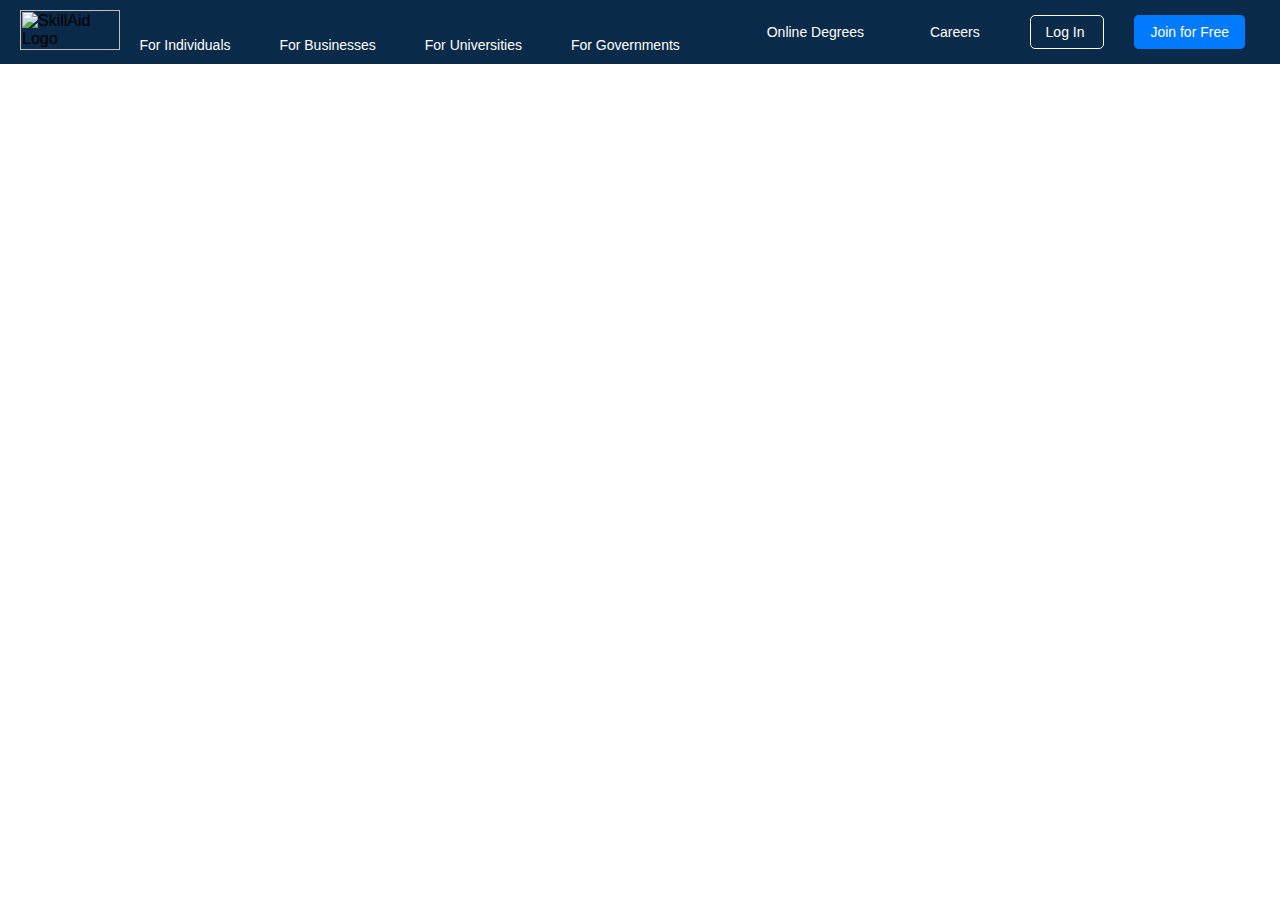
==== skillaids/template/index.html @ b313f5e7 "Created the login and signup page" ====
<html>
<head>
    <title>SkillAid</title>
    <style>
        body {
            margin: 0;
            font-family: Arial, sans-serif;
        }
        .navbar {
            background-color: #0a2a4a;
            padding: 10px 20px;
            display: flex;
            align-items: center;
            justify-content: space-between;
        }
        .navbar img {
            height: 40px;
        }
        .navbar a {
            color: white;
            text-decoration: none;
            margin: 0 15px;
            font-size: 14px;
        }
        .navbar .left-links a {
            margin-right: 30px;
        }
        .navbar .right-links a {
            margin-left: 15px;
            padding: 8px 15px;
            border-radius: 5px;
            border: 1px solid transparent;
        }
        .navbar .right-links a.login {
            border-color: white;
        }
        .navbar .right-links a.join {
            background-color: #007bff;
            border-color: #007bff;
        }
    </style>
</head>
<body>
    <div class="navbar">
        <div class="left-links">
            <img alt="SkillAid Logo" src="skillaids\skillaid-01.png" width="100" />
            <a href="#">
                For Individuals
            </a>
            <a href="#">
                For Businesses
            </a>
            <a href="#">
                For Universities
            </a>
            <a href="#">
                For Governments
            </a>
        </div>
        <div class="right-links">
            <a href="#">
                Online Degrees
            </a>
            <a href="#">
                Careers
            </a>
            <a class="login" href="#">
                Log In
            </a>
            <a class="join" href="signup.html">
                Join for Free
            </a>
        </div>
    </div>
</body>
</html>
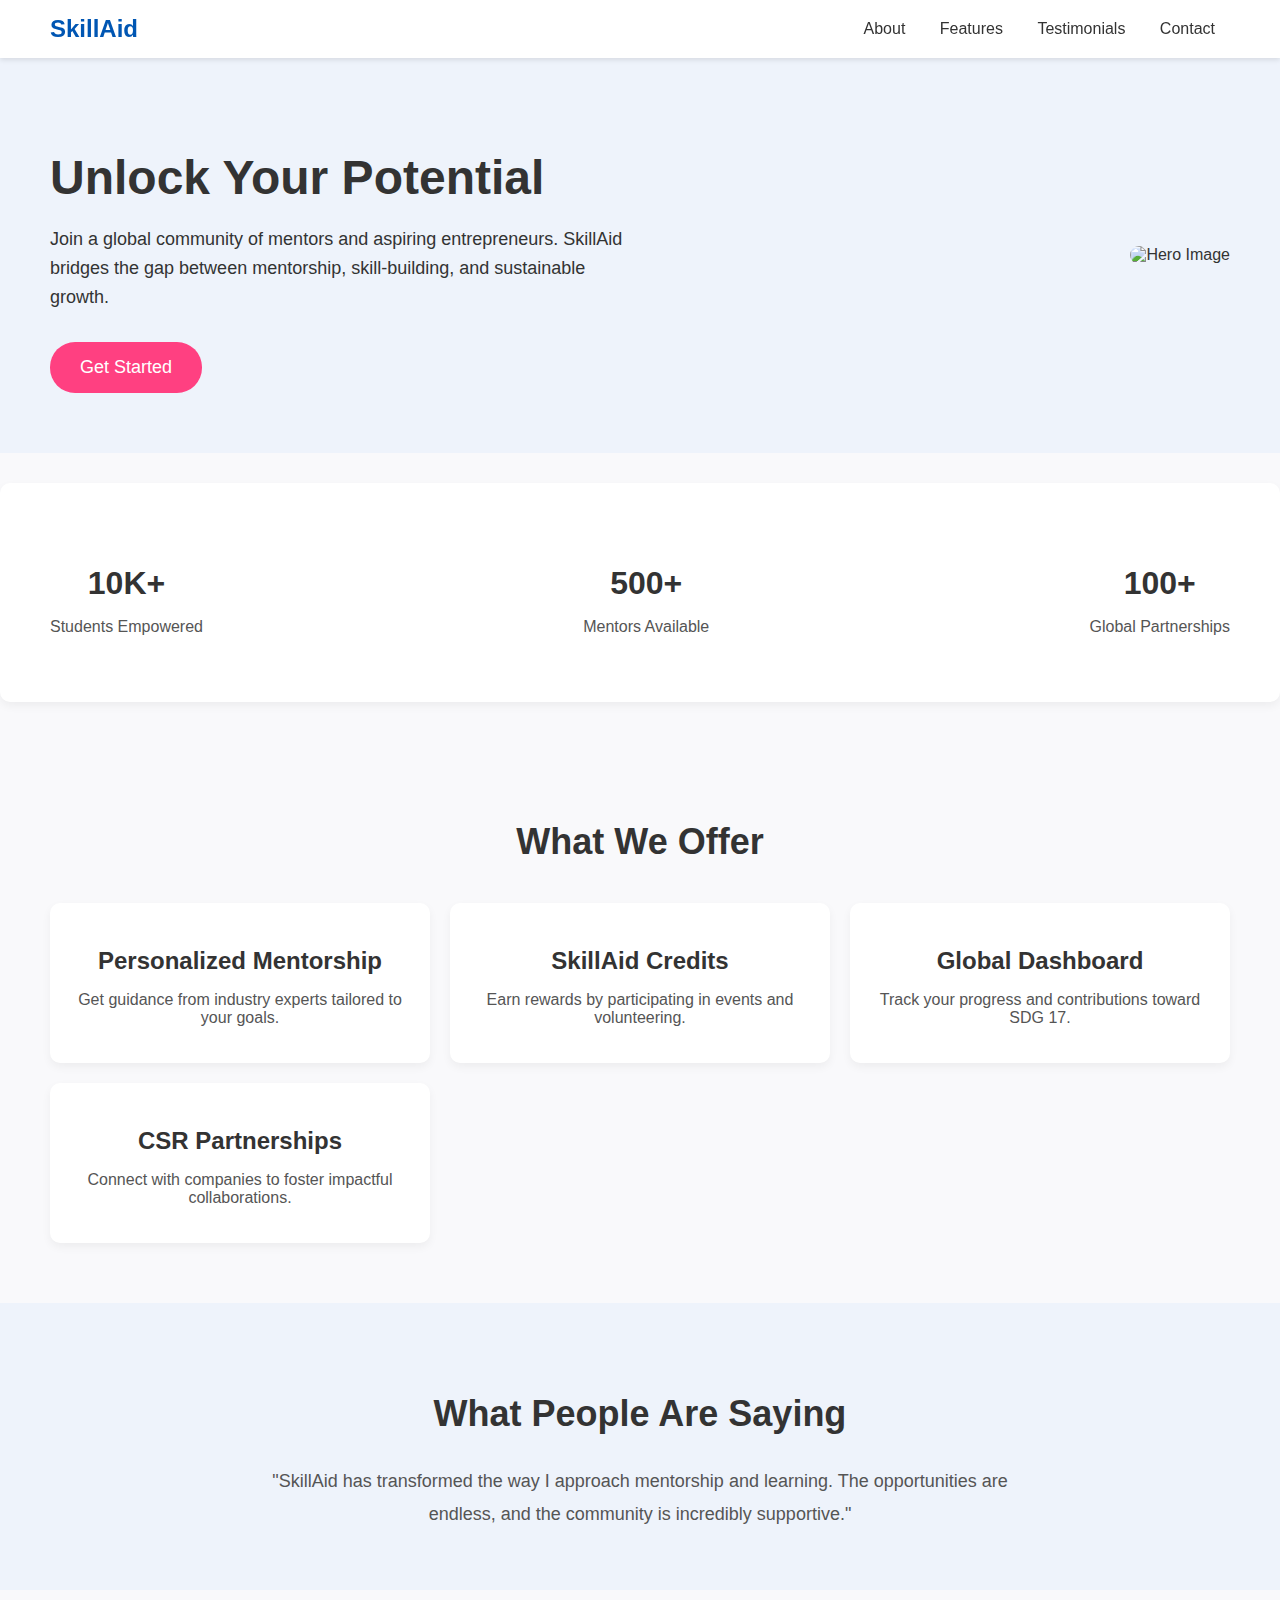
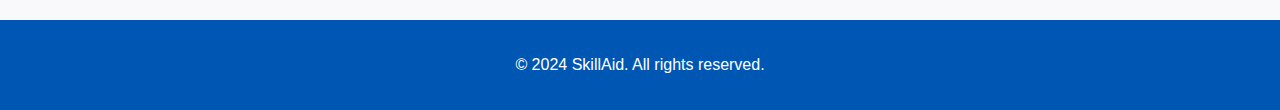
==== commit 0f22d272: "updated" ====
--- a/skillaids/template/index.html
+++ b/skillaids/template/index.html
@@ -1,76 +1,228 @@
-<html>
+<!DOCTYPE html>
+<html lang="en">
 <head>
-    <title>SkillAid</title>
+    <meta charset="UTF-8">
+    <meta name="viewport" content="width=device-width, initial-scale=1.0">
+    <title>SkillAid - Empowering Future Entrepreneurs</title>
     <style>
         body {
+            font-family: 'Arial', sans-serif;
             margin: 0;
-            font-family: Arial, sans-serif;
-        }
-        .navbar {
-            background-color: #0a2a4a;
-            padding: 10px 20px;
+            padding: 0;
+            background-color: #f9f9fb;
+            color: #333;
+        }
+
+        nav {
+            background-color: white;
+            box-shadow: 0 2px 5px rgba(0, 0, 0, 0.1);
+            padding: 15px 50px;
             display: flex;
+            justify-content: space-between;
             align-items: center;
+            position: sticky;
+            top: 0;
+            z-index: 1000;
+        }
+        nav .logo {
+            font-size: 24px;
+            font-weight: bold;
+            color: #0056b3;
+            text-decoration: none;
+        }
+        nav .menu a {
+            margin: 0 15px;
+            font-size: 16px;
+            text-decoration: none;
+            color: #333;
+            transition: color 0.3s ease;
+        }
+        nav .menu a:hover {
+            color: #ff4081;
+        }
+
+        .hero {
+            display: flex;
             justify-content: space-between;
-        }
-        .navbar img {
-            height: 40px;
-        }
-        .navbar a {
+            align-items: center;
+            padding: 60px 50px;
+            background-color: #eef3fb;
+        }
+        .hero .content {
+            max-width: 50%;
+        }
+        .hero h1 {
+            font-size: 48px;
+            margin-bottom: 20px;
+        }
+        .hero p {
+            font-size: 18px;
+            line-height: 1.6;
+            margin-bottom: 30px;
+        }
+        .hero button {
+            background-color: #ff4081;
             color: white;
-            text-decoration: none;
-            margin: 0 15px;
-            font-size: 14px;
-        }
-        .navbar .left-links a {
-            margin-right: 30px;
-        }
-        .navbar .right-links a {
-            margin-left: 15px;
-            padding: 8px 15px;
-            border-radius: 5px;
-            border: 1px solid transparent;
-        }
-        .navbar .right-links a.login {
-            border-color: white;
-        }
-        .navbar .right-links a.join {
-            background-color: #007bff;
-            border-color: #007bff;
+            border: none;
+            padding: 15px 30px;
+            font-size: 18px;
+            border-radius: 25px;
+            cursor: pointer;
+            transition: background-color 0.3s ease;
+        }
+        .hero button:hover {
+            background-color: #e0356b;
+        }
+        .hero img {
+            max-width: 40%;
+            border-radius: 10px;
+        }
+
+        .stats {
+            display: flex;
+            justify-content: space-between;
+            padding: 50px;
+            background-color: white;
+            box-shadow: 0 4px 10px rgba(0, 0, 0, 0.05);
+            margin: 30px auto;
+            border-radius: 10px;
+            max-width: 1200px;
+        }
+        .stats .stat {
+            text-align: center;
+        }
+        .stats .stat h3 {
+            font-size: 32px;
+            margin-bottom: 10px;
+        }
+        .stats .stat p {
+            font-size: 16px;
+            color: #555;
+        }
+
+        .features {
+            padding: 60px 50px;
+        }
+        .features h2 {
+            text-align: center;
+            font-size: 36px;
+            margin-bottom: 40px;
+        }
+        .features .grid {
+            display: grid;
+            grid-template-columns: repeat(auto-fit, minmax(300px, 1fr));
+            gap: 20px;
+        }
+        .features .feature {
+            background: white;
+            box-shadow: 0 4px 10px rgba(0, 0, 0, 0.05);
+            border-radius: 10px;
+            padding: 20px;
+            text-align: center;
+            transition: transform 0.3s ease;
+        }
+        .features .feature:hover {
+            transform: translateY(-10px);
+        }
+        .features .feature h3 {
+            font-size: 24px;
+            margin-bottom: 10px;
+        }
+        .features .feature p {
+            font-size: 16px;
+            color: #555;
+        }
+
+        .testimonials {
+            padding: 60px 50px;
+            background-color: #eef3fb;
+            text-align: center;
+        }
+        .testimonials h2 {
+            font-size: 36px;
+            margin-bottom: 30px;
+        }
+        .testimonials .testimonial {
+            max-width: 800px;
+            margin: 0 auto;
+            font-size: 18px;
+            color: #555;
+            line-height: 1.8;
+        }
+
+        footer {
+            text-align: center;
+            padding: 20px;
+            background-color: #0056b3;
+            color: white;
+            margin-top: 30px;
         }
     </style>
 </head>
 <body>
-    <div class="navbar">
-        <div class="left-links">
-            <img alt="SkillAid Logo" src="skillaids\skillaid-01.png" width="100" />
-            <a href="#">
-                For Individuals
-            </a>
-            <a href="#">
-                For Businesses
-            </a>
-            <a href="#">
-                For Universities
-            </a>
-            <a href="#">
-                For Governments
-            </a>
-        </div>
-        <div class="right-links">
-            <a href="#">
-                Online Degrees
-            </a>
-            <a href="#">
-                Careers
-            </a>
-            <a class="login" href="#">
-                Log In
-            </a>
-            <a class="join" href="signup.html">
-                Join for Free
-            </a>
+    <nav>
+        <a href="#" class="logo">SkillAid</a>
+        <div class="menu">
+            <a href="#about">About</a>
+            <a href="#features">Features</a>
+            <a href="#testimonials">Testimonials</a>
+            <a href="#contact">Contact</a>
+        </div>
+    </nav>
+
+    <section class="hero">
+        <div class="content">
+            <h1>Unlock Your Potential</h1>
+            <p>Join a global community of mentors and aspiring entrepreneurs. SkillAid bridges the gap between mentorship, skill-building, and sustainable growth.</p>
+            <button>Get Started</button>
+        </div>
+        <img src="https://via.placeholder.com/600x400" alt="Hero Image">
+    </section>
+
+    <div class="stats">
+        <div class="stat">
+            <h3>10K+</h3>
+            <p>Students Empowered</p>
+        </div>
+        <div class="stat">
+            <h3>500+</h3>
+            <p>Mentors Available</p>
+        </div>
+        <div class="stat">
+            <h3>100+</h3>
+            <p>Global Partnerships</p>
         </div>
     </div>
+
+    <section id="features" class="features">
+        <h2>What We Offer</h2>
+        <div class="grid">
+            <div class="feature">
+                <h3>Personalized Mentorship</h3>
+                <p>Get guidance from industry experts tailored to your goals.</p>
+            </div>
+            <div class="feature">
+                <h3>SkillAid Credits</h3>
+                <p>Earn rewards by participating in events and volunteering.</p>
+            </div>
+            <div class="feature">
+                <h3>Global Dashboard</h3>
+                <p>Track your progress and contributions toward SDG 17.</p>
+            </div>
+            <div class="feature">
+                <h3>CSR Partnerships</h3>
+                <p>Connect with companies to foster impactful collaborations.</p>
+            </div>
+        </div>
+    </section>
+
+    <section id="testimonials" class="testimonials">
+        <h2>What People Are Saying</h2>
+        <p class="testimonial">"SkillAid has transformed the way I approach mentorship and learning. The opportunities are endless, and the community is incredibly supportive."</p>
+    </section>
+
+    <footer>
+        <p>&copy; 2024 SkillAid. All rights reserved.</p>
+    </footer>
 </body>
 </html>
